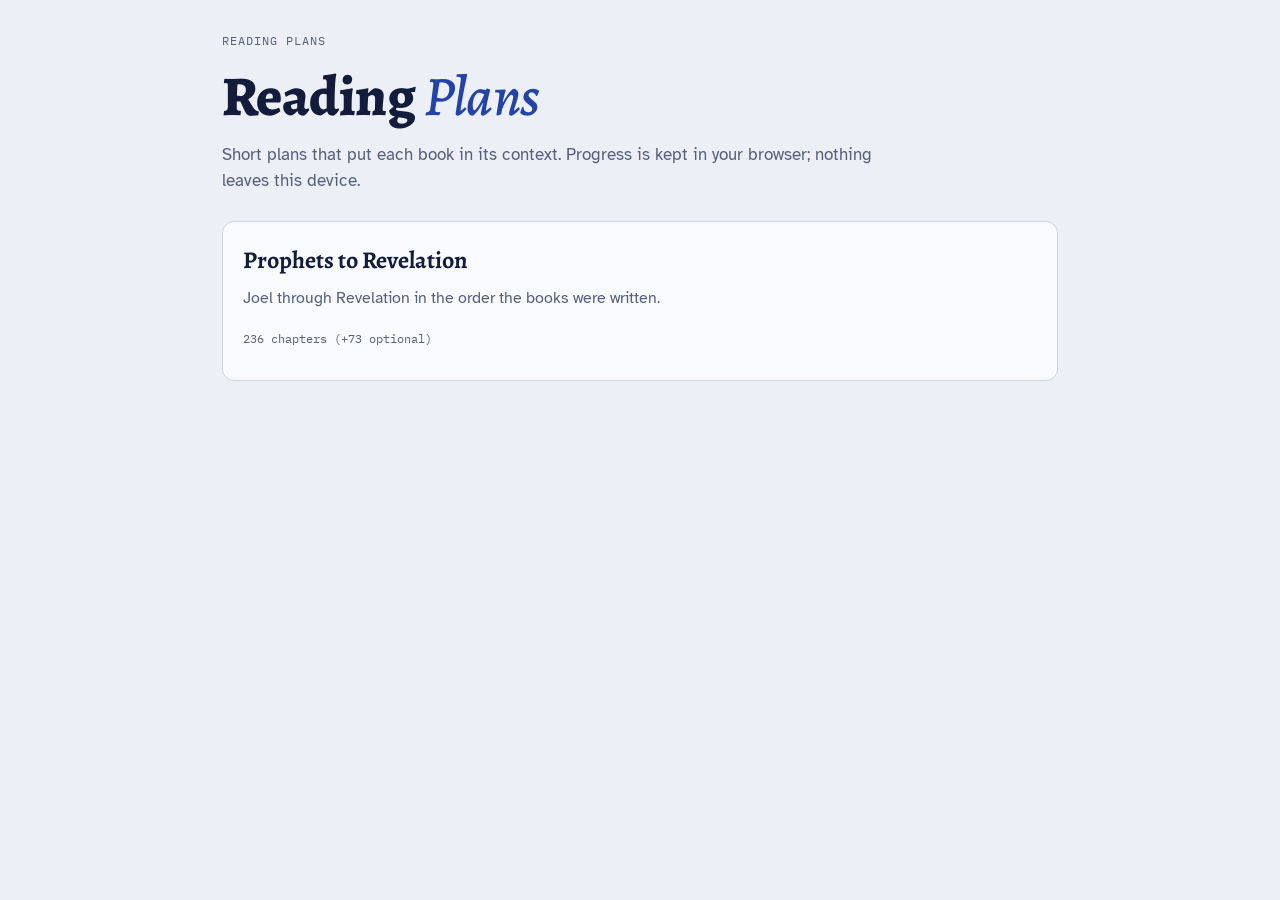
==== index.html @ 596ff30b "Port tracker to static multi-plan site, file://-ready - Scaffold /, assets/, plans/, reference/; add" ====
<!doctype html>
<html lang="en">
<head>
<meta charset="utf-8">
<meta name="viewport" content="width=device-width, initial-scale=1, viewport-fit=cover">
<title>Reading Plans</title>
<link rel="preconnect" href="https://fonts.googleapis.com">
<link rel="preconnect" href="https://fonts.gstatic.com" crossorigin>
<link rel="stylesheet" href="https://fonts.googleapis.com/css2?family=Alegreya:ital,wght@0,500;0,700;0,800;1,500&family=Atkinson+Hyperlegible:ital,wght@0,400;0,700;1,400&family=IBM+Plex+Mono:wght@400;500&display=swap">
<link rel="stylesheet" href="assets/styles.css">
</head>
<body>
<div class="wrap">
  <header class="hero">
    <p class="eyebrow">Reading plans</p>
    <h1>Reading <em>Plans</em></h1>
    <p class="lede">Short plans that put each book in its context. Progress is kept in your browser; nothing leaves this device.</p>
  </header>
  <section class="library" id="library" aria-label="Available plans"></section>
  <p class="save" id="storage-notice" role="status" hidden></p>
</div>
<script src="assets/storage.js"></script>
<script src="plans/index.js"></script>
<script src="assets/library.js"></script>
</body>
</html>
---- assets/styles.css ----
/* Base rules the artifact host used to inject. [hidden] { display: none !important } matters because the toast's display:flex otherwise overrides hidden. */
body { margin: 0 }
img { max-width: 100% }
[hidden] { display: none !important }

/* Layout: one reading column. A glazed-brick timeline (Joel → Revelation) up top, then Plan / Books tabs. */
:root{
  --bg:#ECEFF5; --surface:#F9FAFD; --sunk:#E1E6F0; --ink:#131D3B; --muted:#56607C; --line:#CDD4E3;
  --lapis:#2443A6; --lapis-soft:#D9E1F6; --on-lapis:#FFFFFF;
  --ochre:#A86D08; --ochre-soft:#F2E3C2; --dot-on-done:#F2C35C;
  --f-display:"Alegreya", Georgia, "Times New Roman", serif;
  --f-body:"Atkinson Hyperlegible", system-ui, -apple-system, "Segoe UI", sans-serif;
  --f-data:"IBM Plex Mono", ui-monospace, "SFMono-Regular", Menlo, Consolas, monospace;
}
@media (prefers-color-scheme: dark){
  :root:not([data-theme="light"]){
    --bg:#0B1330; --surface:#121C3F; --sunk:#1A2550; --ink:#E6E9F3; --muted:#9BA4C2; --line:#28335E;
    --lapis:#8AA4FF; --lapis-soft:#1D2B62; --on-lapis:#0B1330;
    --ochre:#E6B54F; --ochre-soft:#3A2E14; --dot-on-done:#6A4300;
    color-scheme:dark;
  }
}
:root[data-theme="dark"]{
  --bg:#0B1330; --surface:#121C3F; --sunk:#1A2550; --ink:#E6E9F3; --muted:#9BA4C2; --line:#28335E;
  --lapis:#8AA4FF; --lapis-soft:#1D2B62; --on-lapis:#0B1330;
  --ochre:#E6B54F; --ochre-soft:#3A2E14; --dot-on-done:#6A4300;
  color-scheme:dark;
}
*{box-sizing:border-box}
body{background:var(--bg);color:var(--ink);font-family:var(--f-body);font-size:16px;line-height:1.5;-webkit-font-smoothing:antialiased}
.wrap{max-width:900px;margin-inline:auto;padding-inline:clamp(16px,4vw,32px);padding-block:32px 96px;display:flex;flex-direction:column;gap:28px}
button,select,input{font:inherit;color:inherit}
button{cursor:pointer}
:focus-visible{outline:2px solid var(--lapis);outline-offset:2px;border-radius:4px}
a{color:var(--lapis)}
.mono{font-family:var(--f-data);font-variant-numeric:tabular-nums}

/* Hero */
.hero{display:flex;flex-direction:column;gap:18px}
.eyebrow{font-family:var(--f-data);font-size:12px;letter-spacing:.08em;text-transform:uppercase;color:var(--muted);margin:0}
h1{font-family:var(--f-display);font-weight:800;font-size:clamp(2.3rem,7vw,3.5rem);line-height:1;letter-spacing:-.01em;margin:0;text-wrap:balance}
h1 em{font-style:italic;font-weight:500;color:var(--lapis)}
.lede{margin:0;max-width:60ch;color:var(--muted);font-size:17px}

.timeline{display:flex;flex-direction:column;gap:6px}
.track{display:flex;align-items:flex-start;gap:3px;width:100%}
.seg{flex:1 1 0;min-width:0;container-type:inline-size;display:flex;flex-direction:column;gap:5px}
.brick{display:block;height:22px;border-radius:3px;background:var(--sunk);border:1px solid var(--line);overflow:hidden;position:relative}
.brick i{position:absolute;inset:0 auto 0 0;background:var(--lapis);display:block}
.seg.full .brick{border-color:var(--lapis)}
.lab{font-family:var(--f-data);font-size:10.5px;color:var(--muted);white-space:nowrap;overflow:hidden;text-overflow:clip;text-align:left}
@container (max-width: 30px){ .lab{visibility:hidden} }
.gap{flex:0 0 14px;height:22px;border-left:1px dashed var(--line);border-right:1px dashed var(--line);margin-inline:2px}
.ends{display:flex;justify-content:space-between;font-family:var(--f-data);font-size:11px;color:var(--muted)}

.stats{display:flex;flex-wrap:wrap;gap:8px 28px;margin:0;padding:0;list-style:none}
.stats li{display:flex;flex-direction:column;gap:2px}
.stats .k{font-family:var(--f-data);font-size:11px;letter-spacing:.06em;text-transform:uppercase;color:var(--muted)}
.stats .v{font-family:var(--f-display);font-size:22px;font-weight:700;line-height:1.15}
.stats .v small{font-family:var(--f-body);font-size:14px;font-weight:400;color:var(--muted)}

/* Pace */
.pace{display:flex;flex-wrap:wrap;align-items:center;gap:12px 22px;padding:14px 16px;border:1px solid var(--line);border-radius:10px;background:var(--surface)}
.pace .grp{display:flex;align-items:center;gap:10px}
.pace .lbl{font-size:14px;color:var(--muted)}
.stepper{display:inline-flex;align-items:center;border:1px solid var(--line);border-radius:8px;overflow:hidden;background:var(--bg)}
.stepper button{width:34px;height:34px;border:0;background:transparent;font-size:18px;line-height:1}
.stepper button:hover{background:var(--sunk)}
.stepper output{min-width:34px;text-align:center;font-family:var(--f-data);font-weight:500;font-variant-numeric:tabular-nums}
.pace select{height:36px;border:1px solid var(--line);border-radius:8px;background:var(--bg);padding:0 8px}
.pace .week{font-family:var(--f-data);font-size:13px;color:var(--muted);margin-left:auto}
.save{font-family:var(--f-data);font-size:12px;color:var(--muted);margin:-16px 0 0}
.save[data-s="error"]{color:var(--ochre)}

/* Tabs */
.tabs{display:flex;gap:4px;border-bottom:1px solid var(--line)}
.tabs button{border:0;background:none;padding:10px 14px;font-weight:700;color:var(--muted);border-bottom:3px solid transparent;margin-bottom:-1px}
.tabs button[aria-selected="true"]{color:var(--ink);border-bottom-color:var(--lapis)}
.panel{display:flex;flex-direction:column;gap:28px}

/* Today */
.today{border:1px solid var(--line);border-radius:12px;background:var(--surface);padding:20px;display:flex;flex-direction:column;gap:14px}
.today .when{font-family:var(--f-data);font-size:12px;letter-spacing:.06em;text-transform:uppercase;color:var(--muted);margin:0}
.today h2{font-family:var(--f-display);font-weight:700;font-size:clamp(1.6rem,4.5vw,2.1rem);line-height:1.1;margin:0;text-wrap:balance}
.today p{margin:0;max-width:62ch}
.chks{display:grid;grid-template-columns:repeat(auto-fill,minmax(150px,1fr));gap:8px}
.chk{display:flex;align-items:center;gap:10px;padding:10px 12px;border:1px solid var(--line);border-radius:8px;background:var(--bg);cursor:pointer;min-width:0}
.chk input{width:18px;height:18px;accent-color:var(--lapis);margin:0;flex:none}
.chk span.t{min-width:0}
.chk.on{border-color:var(--lapis);background:var(--lapis-soft)}
.chk.on span.t{text-decoration:line-through;text-decoration-color:var(--muted)}
.kdot{display:inline-block;width:7px;height:7px;border-radius:50%;background:var(--ochre);flex:none;margin-left:auto}
.row{display:flex;flex-wrap:wrap;gap:10px;align-items:center}
.btn{border:1px solid var(--lapis);background:var(--lapis);color:var(--on-lapis);border-radius:8px;padding:9px 16px;font-weight:700}
.btn:hover{filter:brightness(1.08)}
.btn.ghost{background:transparent;color:var(--lapis)}
.link{font-weight:700;text-decoration:none}
.link:hover{text-decoration:underline}
.done-msg{display:flex;flex-direction:column;gap:6px;padding:14px;border-radius:8px;background:var(--ochre-soft)}

/* Upcoming */
.sub{display:flex;align-items:baseline;justify-content:space-between;gap:12px;flex-wrap:wrap}
.sub h3,.sect{font-family:var(--f-display);font-weight:700;font-size:1.35rem;margin:0}
.sub .hint{font-size:14px;color:var(--muted);margin:0}
.days{list-style:none;margin:0;padding:0;border-top:1px solid var(--line)}
.day{display:grid;grid-template-columns:110px minmax(0,1fr) auto;gap:6px 16px;align-items:center;padding:12px 2px;border-bottom:1px solid var(--line)}
.day .d{font-family:var(--f-data);font-size:13px;color:var(--muted);font-variant-numeric:tabular-nums}
.day .d b{display:block;color:var(--ink);font-weight:500}
.day.wk .d b{color:var(--ochre)}
.day .p{min-width:0;display:flex;flex-wrap:wrap;align-items:center;gap:4px 10px}
.day .p .n{font-family:var(--f-data);font-size:12px;color:var(--muted)}
.day .a{display:flex;gap:12px;align-items:center;font-size:14px}
.day .a button{border:0;background:none;color:var(--lapis);font-weight:700;padding:4px 0}
.day .a button:hover,.day .a a:hover{text-decoration:underline}
.day .a a{text-decoration:none;font-weight:700}
.more{align-self:flex-start;border:1px solid var(--line);background:var(--surface);border-radius:8px;padding:8px 14px;font-weight:700}
@media (max-width:560px){
  .day{grid-template-columns:1fr auto;grid-template-areas:"d a" "p p"}
  .day .d{grid-area:d}.day .p{grid-area:p}.day .a{grid-area:a}
  .day .d b{display:inline;margin-right:6px}
  .pace .week{margin-left:0}
}

/* Books */
.legend{display:flex;flex-wrap:wrap;gap:8px 18px;align-items:center;font-size:14px;color:var(--muted);margin:0}
.legend span{display:inline-flex;align-items:center;gap:6px}
.sect{display:flex;align-items:baseline;gap:10px}
.sect small{font-family:var(--f-data);font-size:12px;font-weight:400;color:var(--muted)}
.books{display:flex;flex-direction:column}
.book{display:flex;flex-direction:column;gap:10px;padding:20px 0;border-top:1px solid var(--line)}
.book.off .note,.book.off h3{opacity:.65}
.bh{display:flex;flex-wrap:wrap;align-items:baseline;gap:4px 14px}
.bh h3{font-family:var(--f-display);font-weight:700;font-size:1.5rem;margin:0}
.bh .meta{font-family:var(--f-data);font-size:12.5px;color:var(--muted)}
.bh .cnt{margin-left:auto;font-family:var(--f-data);font-size:13px;font-variant-numeric:tabular-nums}
.bh .cnt.full{color:var(--lapis);font-weight:500}
.tag{font-family:var(--f-data);font-size:11px;text-transform:uppercase;letter-spacing:.06em;color:var(--ochre);border:1px solid var(--ochre);border-radius:4px;padding:1px 6px}
.aside{font-family:var(--f-data);font-size:12px;color:var(--muted);margin:0}
.note{margin:0;max-width:66ch}
.chips{display:grid;grid-template-columns:repeat(auto-fill,minmax(40px,1fr));gap:6px}
.chip{position:relative;height:40px;border:1px solid var(--line);border-radius:6px;background:var(--surface);font-family:var(--f-data);font-size:14px;font-variant-numeric:tabular-nums;padding:0}
.chip:hover{border-color:var(--lapis)}
.chip[aria-pressed="true"]{background:var(--lapis);border-color:var(--lapis);color:var(--on-lapis)}
.chip.k::after{content:"";position:absolute;top:4px;right:4px;width:6px;height:6px;border-radius:50%;background:var(--ochre)}
.chip.k[aria-pressed="true"]::after{background:var(--dot-on-done)}
.chipdemo{display:inline-grid;place-items:center;width:26px;height:26px;border:1px solid var(--line);border-radius:5px;font-family:var(--f-data);font-size:12px;background:var(--surface);color:var(--ink)}
.chipdemo.on{background:var(--lapis);border-color:var(--lapis);color:var(--on-lapis)}
.bact{display:flex;flex-wrap:wrap;gap:10px}
.bact button{border:1px solid var(--line);background:transparent;border-radius:7px;padding:6px 12px;font-size:14px;font-weight:700;color:var(--lapis)}
.bact button:hover{border-color:var(--lapis)}

/* Toast */
.toast{position:fixed;left:50%;transform:translateX(-50%);bottom:calc(16px + env(safe-area-inset-bottom,0px));display:flex;align-items:center;gap:16px;padding:12px 16px;border-radius:10px;background:var(--ink);color:var(--bg);font-size:15px;max-width:calc(100% - 32px);box-shadow:0 6px 24px rgba(0,0,0,.18)}
.toast button{border:0;background:none;color:inherit;font-weight:700;text-decoration:underline;padding:0}
@media (prefers-reduced-motion:no-preference){
  .brick i{transition:width .35s ease}
  .chip,.chk{transition:background-color .15s,border-color .15s}
}

/* Library page */
.library{display:flex;flex-direction:column;gap:16px}
.plan-card{display:flex;flex-direction:column;gap:8px;padding:20px;border:1px solid var(--line);border-radius:12px;background:var(--surface);text-decoration:none;color:inherit}
.plan-card:hover{border-color:var(--lapis)}
.plan-card h2{font-family:var(--f-display);font-weight:700;font-size:1.5rem;margin:0;color:var(--ink)}
.plan-card .summary{margin:0;color:var(--muted);max-width:62ch}
.plan-card .meta{font-family:var(--f-data);font-size:12px;color:var(--muted);display:flex;flex-wrap:wrap;gap:4px 14px}
.plan-card .meta .pct{color:var(--lapis);font-weight:500}
.empty{padding:24px;border:1px dashed var(--line);border-radius:12px;color:var(--muted);text-align:center}
.notfound{padding:24px;border:1px solid var(--line);border-radius:12px;background:var(--surface);display:flex;flex-direction:column;gap:10px}
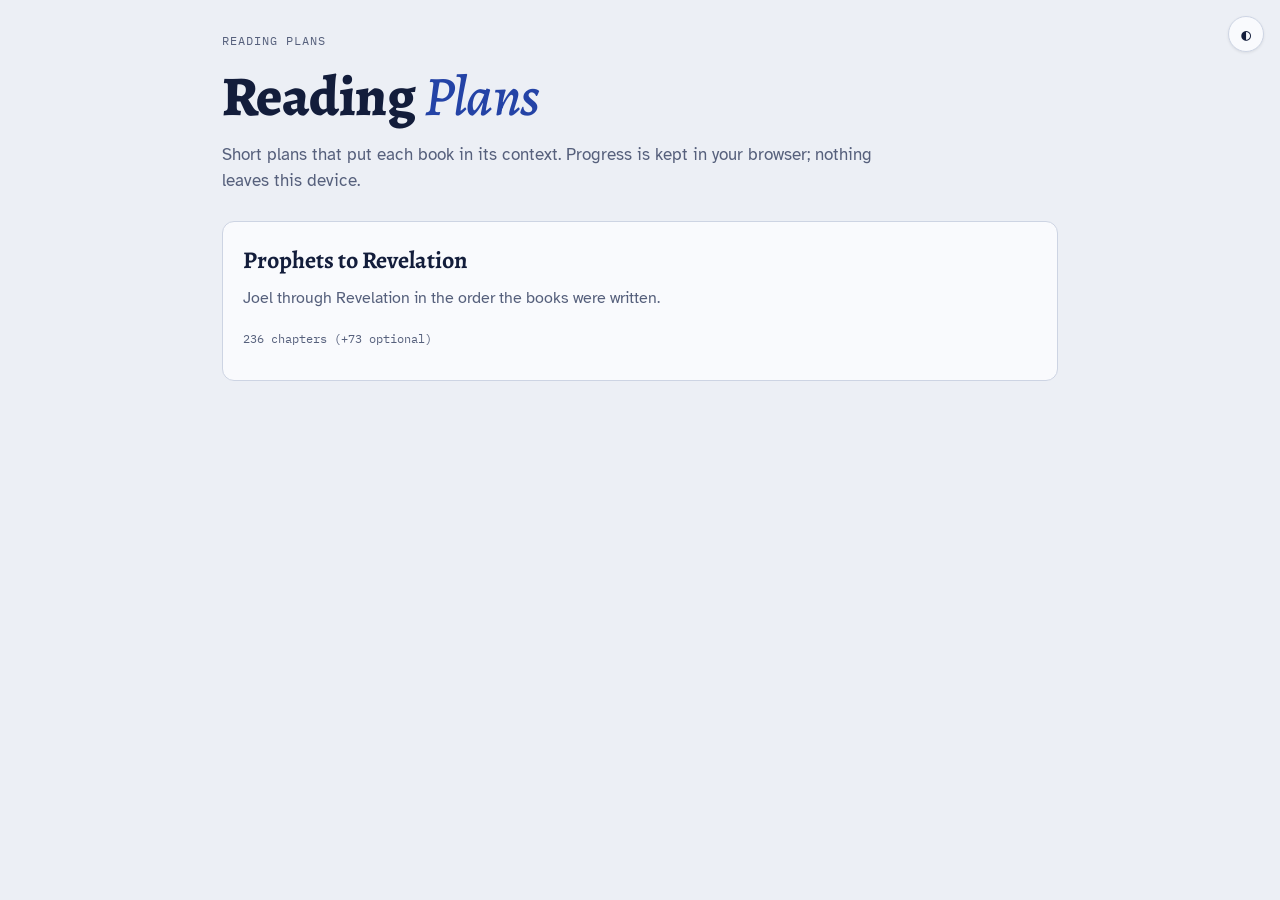
==== commit 66dadee7: "Add manual theme toggle (auto / light / dark) - assets/theme.js: three-state cycle, persisted in the" ====
--- a/index.html
+++ b/index.html
@@ -4,6 +4,24 @@
 <meta charset="utf-8">
 <meta name="viewport" content="width=device-width, initial-scale=1, viewport-fit=cover">
 <title>Reading Plans</title>
+<meta name="description" content="Short Bible reading plans with context. Progress is kept in your own browser — no account, no server, no tracking.">
+<link rel="icon" type="image/svg+xml" href="assets/favicon.svg">
+<meta property="og:title" content="Reading Plans">
+<meta property="og:description" content="Short Bible reading plans with context. Progress is kept in your own browser — no account, no server, no tracking.">
+<meta property="og:type" content="website">
+<meta property="og:url" content="https://jbuck01.github.io/bible-reading/">
+<meta name="twitter:card" content="summary">
+<script>
+// Apply saved theme before CSS to avoid a flash. The only exception to
+// "only storage.js touches localStorage" — kept inline so it runs pre-paint.
+try {
+  var ui = localStorage.getItem("readingPlans:v1:ui");
+  var pref = ui ? (JSON.parse(ui) || {}).theme : null;
+  if (pref === "light" || pref === "dark") {
+    document.documentElement.setAttribute("data-theme", pref);
+  }
+} catch (e) {}
+</script>
 <link rel="preconnect" href="https://fonts.googleapis.com">
 <link rel="preconnect" href="https://fonts.gstatic.com" crossorigin>
 <link rel="stylesheet" href="https://fonts.googleapis.com/css2?family=Alegreya:ital,wght@0,500;0,700;0,800;1,500&family=Atkinson+Hyperlegible:ital,wght@0,400;0,700;1,400&family=IBM+Plex+Mono:wght@400;500&display=swap">
@@ -22,5 +40,6 @@
 <script src="assets/storage.js"></script>
 <script src="plans/index.js"></script>
 <script src="assets/library.js"></script>
+<script src="assets/theme.js"></script>
 </body>
 </html>
--- a/assets/styles.css
+++ b/assets/styles.css
@@ -37,6 +37,9 @@
 
 /* Hero */
 .hero{display:flex;flex-direction:column;gap:18px}
+.backlink{font-family:var(--f-data);font-size:12px;letter-spacing:.06em;margin:0}
+.backlink a{color:var(--muted);text-decoration:none;font-weight:500}
+.backlink a:hover{color:var(--lapis);text-decoration:underline}
 .eyebrow{font-family:var(--f-data);font-size:12px;letter-spacing:.08em;text-transform:uppercase;color:var(--muted);margin:0}
 h1{font-family:var(--f-display);font-weight:800;font-size:clamp(2.3rem,7vw,3.5rem);line-height:1;letter-spacing:-.01em;margin:0;text-wrap:balance}
 h1 em{font-style:italic;font-weight:500;color:var(--lapis)}
@@ -152,6 +155,13 @@
 /* Toast */
 .toast{position:fixed;left:50%;transform:translateX(-50%);bottom:calc(16px + env(safe-area-inset-bottom,0px));display:flex;align-items:center;gap:16px;padding:12px 16px;border-radius:10px;background:var(--ink);color:var(--bg);font-size:15px;max-width:calc(100% - 32px);box-shadow:0 6px 24px rgba(0,0,0,.18)}
 .toast button{border:0;background:none;color:inherit;font-weight:700;text-decoration:underline;padding:0}
+
+/* Theme toggle */
+.theme-toggle{position:fixed;top:calc(16px + env(safe-area-inset-top,0px));right:calc(16px + env(safe-area-inset-right,0px));z-index:10;width:36px;height:36px;border:1px solid var(--line);border-radius:50%;background:var(--surface);color:var(--ink);font-family:var(--f-data);font-size:16px;line-height:1;display:grid;place-items:center;padding:0;box-shadow:0 1px 3px rgba(0,0,0,.08)}
+.theme-toggle:hover{border-color:var(--lapis);color:var(--lapis)}
+@media (max-width:560px){
+  .theme-toggle{top:calc(10px + env(safe-area-inset-top,0px));right:calc(10px + env(safe-area-inset-right,0px));width:34px;height:34px;font-size:15px}
+}
 @media (prefers-reduced-motion:no-preference){
   .brick i{transition:width .35s ease}
   .chip,.chk{transition:background-color .15s,border-color .15s}
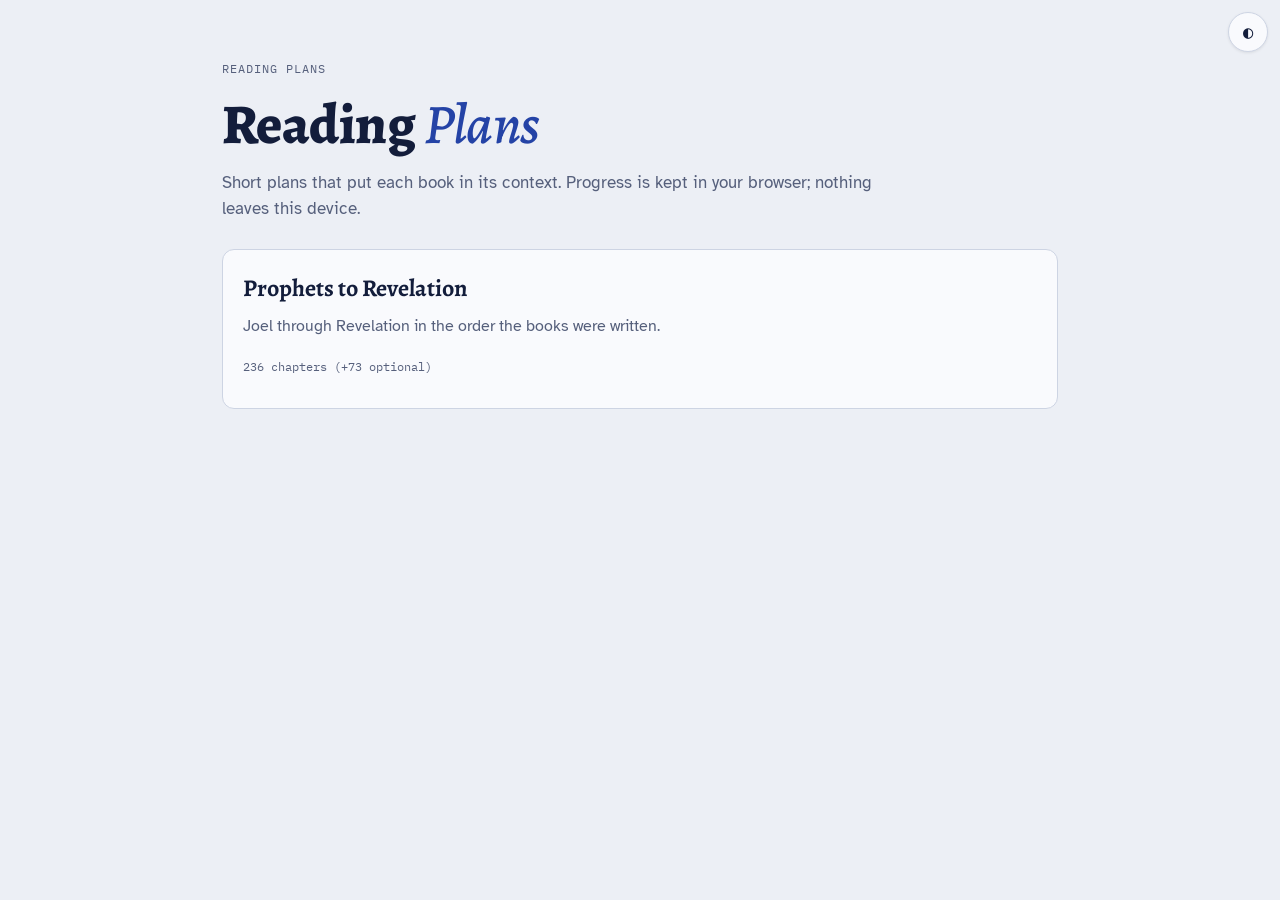
==== commit 0001bfe8: "Responsive QA pass: fixed toolbar, 40px tap targets - Extract fixed-position controls into a shared " ====
--- a/index.html
+++ b/index.html
@@ -28,6 +28,7 @@
 <link rel="stylesheet" href="assets/styles.css">
 </head>
 <body>
+<nav class="toolbar" id="ui-toolbar" aria-label="Site controls"></nav>
 <div class="wrap">
   <header class="hero">
     <p class="eyebrow">Reading plans</p>
--- a/assets/styles.css
+++ b/assets/styles.css
@@ -28,7 +28,7 @@
 }
 *{box-sizing:border-box}
 body{background:var(--bg);color:var(--ink);font-family:var(--f-body);font-size:16px;line-height:1.5;-webkit-font-smoothing:antialiased}
-.wrap{max-width:900px;margin-inline:auto;padding-inline:clamp(16px,4vw,32px);padding-block:32px 96px;display:flex;flex-direction:column;gap:28px}
+.wrap{max-width:900px;margin-inline:auto;padding-inline:clamp(16px,4vw,32px);padding-top:calc(60px + env(safe-area-inset-top,0px));padding-bottom:96px;display:flex;flex-direction:column;gap:28px}
 button,select,input{font:inherit;color:inherit}
 button{cursor:pointer}
 :focus-visible{outline:2px solid var(--lapis);outline-offset:2px;border-radius:4px}
@@ -37,8 +37,8 @@
 
 /* Hero */
 .hero{display:flex;flex-direction:column;gap:18px}
-.backlink{font-family:var(--f-data);font-size:12px;letter-spacing:.06em;margin:0}
-.backlink a{color:var(--muted);text-decoration:none;font-weight:500}
+.backlink{font-family:var(--f-data);font-size:12px;letter-spacing:.06em;margin:0;align-self:flex-start}
+.backlink a{color:var(--muted);text-decoration:none;font-weight:500;display:inline-block;padding:8px 10px;margin:-8px -10px;min-height:40px;line-height:24px}
 .backlink a:hover{color:var(--lapis);text-decoration:underline}
 .eyebrow{font-family:var(--f-data);font-size:12px;letter-spacing:.08em;text-transform:uppercase;color:var(--muted);margin:0}
 h1{font-family:var(--f-display);font-weight:800;font-size:clamp(2.3rem,7vw,3.5rem);line-height:1;letter-spacing:-.01em;margin:0;text-wrap:balance}
@@ -67,10 +67,10 @@
 .pace .grp{display:flex;align-items:center;gap:10px}
 .pace .lbl{font-size:14px;color:var(--muted)}
 .stepper{display:inline-flex;align-items:center;border:1px solid var(--line);border-radius:8px;overflow:hidden;background:var(--bg)}
-.stepper button{width:34px;height:34px;border:0;background:transparent;font-size:18px;line-height:1}
+.stepper button{width:40px;height:40px;border:0;background:transparent;font-size:18px;line-height:1}
 .stepper button:hover{background:var(--sunk)}
-.stepper output{min-width:34px;text-align:center;font-family:var(--f-data);font-weight:500;font-variant-numeric:tabular-nums}
-.pace select{height:36px;border:1px solid var(--line);border-radius:8px;background:var(--bg);padding:0 8px}
+.stepper output{min-width:40px;text-align:center;font-family:var(--f-data);font-weight:500;font-variant-numeric:tabular-nums}
+.pace select{height:40px;border:1px solid var(--line);border-radius:8px;background:var(--bg);padding:0 10px}
 .pace .week{font-family:var(--f-data);font-size:13px;color:var(--muted);margin-left:auto}
 .save{font-family:var(--f-data);font-size:12px;color:var(--muted);margin:-16px 0 0}
 .save[data-s="error"]{color:var(--ochre)}
@@ -113,10 +113,10 @@
 .day .p{min-width:0;display:flex;flex-wrap:wrap;align-items:center;gap:4px 10px}
 .day .p .n{font-family:var(--f-data);font-size:12px;color:var(--muted)}
 .day .a{display:flex;gap:12px;align-items:center;font-size:14px}
-.day .a button{border:0;background:none;color:var(--lapis);font-weight:700;padding:4px 0}
+.day .a button{border:0;background:none;color:var(--lapis);font-weight:700;padding:10px 2px;min-height:40px}
 .day .a button:hover,.day .a a:hover{text-decoration:underline}
-.day .a a{text-decoration:none;font-weight:700}
-.more{align-self:flex-start;border:1px solid var(--line);background:var(--surface);border-radius:8px;padding:8px 14px;font-weight:700}
+.day .a a{text-decoration:none;font-weight:700;padding:10px 2px;min-height:40px;display:inline-flex;align-items:center}
+.more{align-self:flex-start;border:1px solid var(--line);background:var(--surface);border-radius:8px;padding:10px 16px;font-weight:700;min-height:40px}
 @media (max-width:560px){
   .day{grid-template-columns:1fr auto;grid-template-areas:"d a" "p p"}
   .day .d{grid-area:d}.day .p{grid-area:p}.day .a{grid-area:a}
@@ -149,18 +149,30 @@
 .chipdemo{display:inline-grid;place-items:center;width:26px;height:26px;border:1px solid var(--line);border-radius:5px;font-family:var(--f-data);font-size:12px;background:var(--surface);color:var(--ink)}
 .chipdemo.on{background:var(--lapis);border-color:var(--lapis);color:var(--on-lapis)}
 .bact{display:flex;flex-wrap:wrap;gap:10px}
-.bact button{border:1px solid var(--line);background:transparent;border-radius:7px;padding:6px 12px;font-size:14px;font-weight:700;color:var(--lapis)}
+.bact button{border:1px solid var(--line);background:transparent;border-radius:7px;padding:10px 14px;font-size:14px;font-weight:700;color:var(--lapis);min-height:40px}
 .bact button:hover{border-color:var(--lapis)}
+
+/* Reset plan */
+.reset-plan{margin-top:16px;padding:16px 0;border-top:1px solid var(--line);display:flex;flex-direction:column;gap:12px}
+.reset-plan.confirming{padding:16px;margin-top:24px;border:1px solid var(--ochre);border-top:1px solid var(--ochre);border-radius:10px;background:var(--ochre-soft)}
+.reset-plan h3{font-family:var(--f-display);font-weight:700;font-size:1.2rem;margin:0}
+.reset-plan p{margin:0;color:var(--muted);max-width:60ch}
+.reset-plan.confirming p{color:var(--ink)}
+.btn.danger{border-color:var(--ochre);background:var(--ochre);color:var(--on-lapis)}
+.link-btn{border:0;background:transparent;color:var(--lapis);font-weight:700;padding:9px 0;text-align:left;align-self:flex-start;font-size:14px}
+.link-btn.muted{color:var(--muted)}
+.link-btn:hover{text-decoration:underline}
 
 /* Toast */
 .toast{position:fixed;left:50%;transform:translateX(-50%);bottom:calc(16px + env(safe-area-inset-bottom,0px));display:flex;align-items:center;gap:16px;padding:12px 16px;border-radius:10px;background:var(--ink);color:var(--bg);font-size:15px;max-width:calc(100% - 32px);box-shadow:0 6px 24px rgba(0,0,0,.18)}
 .toast button{border:0;background:none;color:inherit;font-weight:700;text-decoration:underline;padding:0}
 
-/* Theme toggle */
-.theme-toggle{position:fixed;top:calc(16px + env(safe-area-inset-top,0px));right:calc(16px + env(safe-area-inset-right,0px));z-index:10;width:36px;height:36px;border:1px solid var(--line);border-radius:50%;background:var(--surface);color:var(--ink);font-family:var(--f-data);font-size:16px;line-height:1;display:grid;place-items:center;padding:0;box-shadow:0 1px 3px rgba(0,0,0,.08)}
-.theme-toggle:hover{border-color:var(--lapis);color:var(--lapis)}
+/* Fixed top-right toolbar (theme toggle + future chrome buttons) */
+.toolbar{position:fixed;top:calc(12px + env(safe-area-inset-top,0px));right:calc(12px + env(safe-area-inset-right,0px));z-index:20;display:flex;gap:8px}
+.toolbar-btn{width:40px;height:40px;border:1px solid var(--line);border-radius:50%;background:var(--surface);color:var(--ink);font-family:var(--f-data);font-size:17px;line-height:1;display:grid;place-items:center;padding:0;box-shadow:0 1px 3px rgba(0,0,0,.08)}
+.toolbar-btn:hover{border-color:var(--lapis);color:var(--lapis)}
 @media (max-width:560px){
-  .theme-toggle{top:calc(10px + env(safe-area-inset-top,0px));right:calc(10px + env(safe-area-inset-right,0px));width:34px;height:34px;font-size:15px}
+  .toolbar{top:calc(8px + env(safe-area-inset-top,0px));right:calc(8px + env(safe-area-inset-right,0px));gap:6px}
 }
 @media (prefers-reduced-motion:no-preference){
   .brick i{transition:width .35s ease}
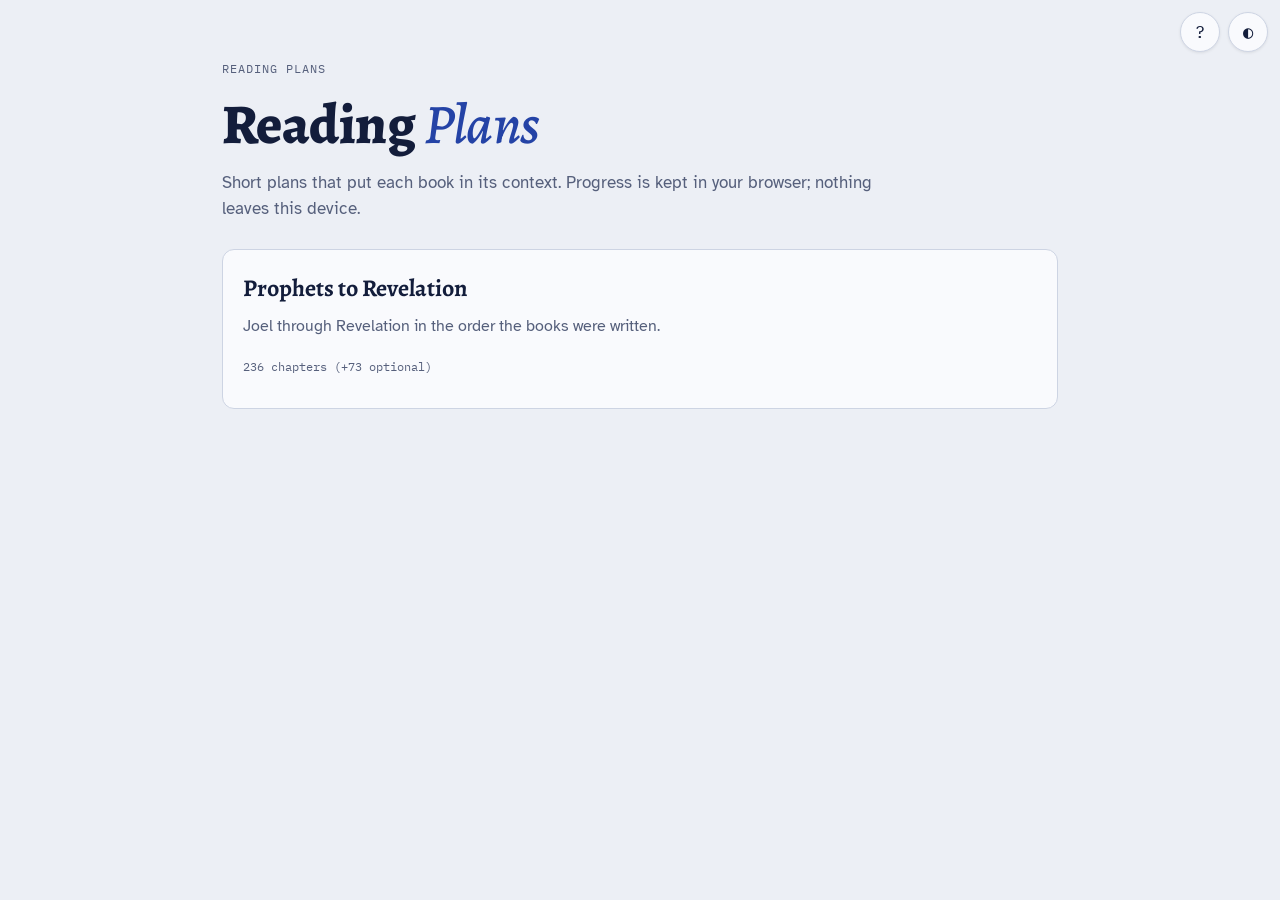
==== commit 42bce6f3: "Add Papa Mode walkthrough A "?" button in the top-right toolbar launches a step-by-step guided tour " ====
--- a/index.html
+++ b/index.html
@@ -41,6 +41,7 @@
 <script src="assets/storage.js"></script>
 <script src="plans/index.js"></script>
 <script src="assets/library.js"></script>
+<script src="assets/papa.js"></script>
 <script src="assets/theme.js"></script>
 </body>
 </html>
--- a/assets/styles.css
+++ b/assets/styles.css
@@ -179,6 +179,28 @@
   .chip,.chk{transition:background-color .15s,border-color .15s}
 }
 
+/* Papa Mode */
+.papa-overlay{position:fixed;inset:0;background:rgba(0,0,0,.6);z-index:50}
+@media (prefers-reduced-motion:no-preference){
+  .papa-overlay{animation:papa-fade .18s ease-out}
+}
+@keyframes papa-fade{from{opacity:0}to{opacity:1}}
+.papa-highlight{position:relative;z-index:55;outline:3px solid var(--lapis);outline-offset:4px;border-radius:6px;pointer-events:none}
+.papa-tooltip{position:fixed;left:50%;bottom:calc(24px + env(safe-area-inset-bottom,0px));transform:translateX(-50%);z-index:70;width:calc(100% - 32px);max-width:440px;background:var(--surface);color:var(--ink);border:1px solid var(--line);border-radius:12px;padding:18px 20px;box-shadow:0 12px 36px rgba(0,0,0,.25);display:flex;flex-direction:column;gap:10px}
+.papa-step{font-family:var(--f-data);font-size:11px;letter-spacing:.06em;text-transform:uppercase;color:var(--muted);margin:0}
+.papa-title{font-family:var(--f-display);font-weight:700;font-size:1.3rem;line-height:1.2;margin:0}
+.papa-body{margin:0;color:var(--muted);line-height:1.5;max-width:60ch}
+.papa-actions{display:flex;gap:8px;align-items:center;margin-top:4px;flex-wrap:wrap}
+.papa-actions button{border:1px solid var(--line);background:transparent;color:var(--ink);border-radius:7px;padding:10px 14px;font-weight:700;font-size:14px;min-height:40px}
+.papa-actions .papa-next{border-color:var(--lapis);background:var(--lapis);color:var(--on-lapis)}
+.papa-actions .papa-prev[disabled]{opacity:.4;cursor:not-allowed}
+.papa-actions .papa-skip{margin-left:auto;color:var(--muted);border-color:transparent}
+.papa-actions button:hover{filter:brightness(1.06)}
+@media (max-width:560px){
+  .papa-tooltip{padding:14px 16px;bottom:calc(16px + env(safe-area-inset-bottom,0px))}
+  .papa-title{font-size:1.15rem}
+}
+
 /* Library page */
 .library{display:flex;flex-direction:column;gap:16px}
 .plan-card{display:flex;flex-direction:column;gap:8px;padding:20px;border:1px solid var(--line);border-radius:12px;background:var(--surface);text-decoration:none;color:inherit}
